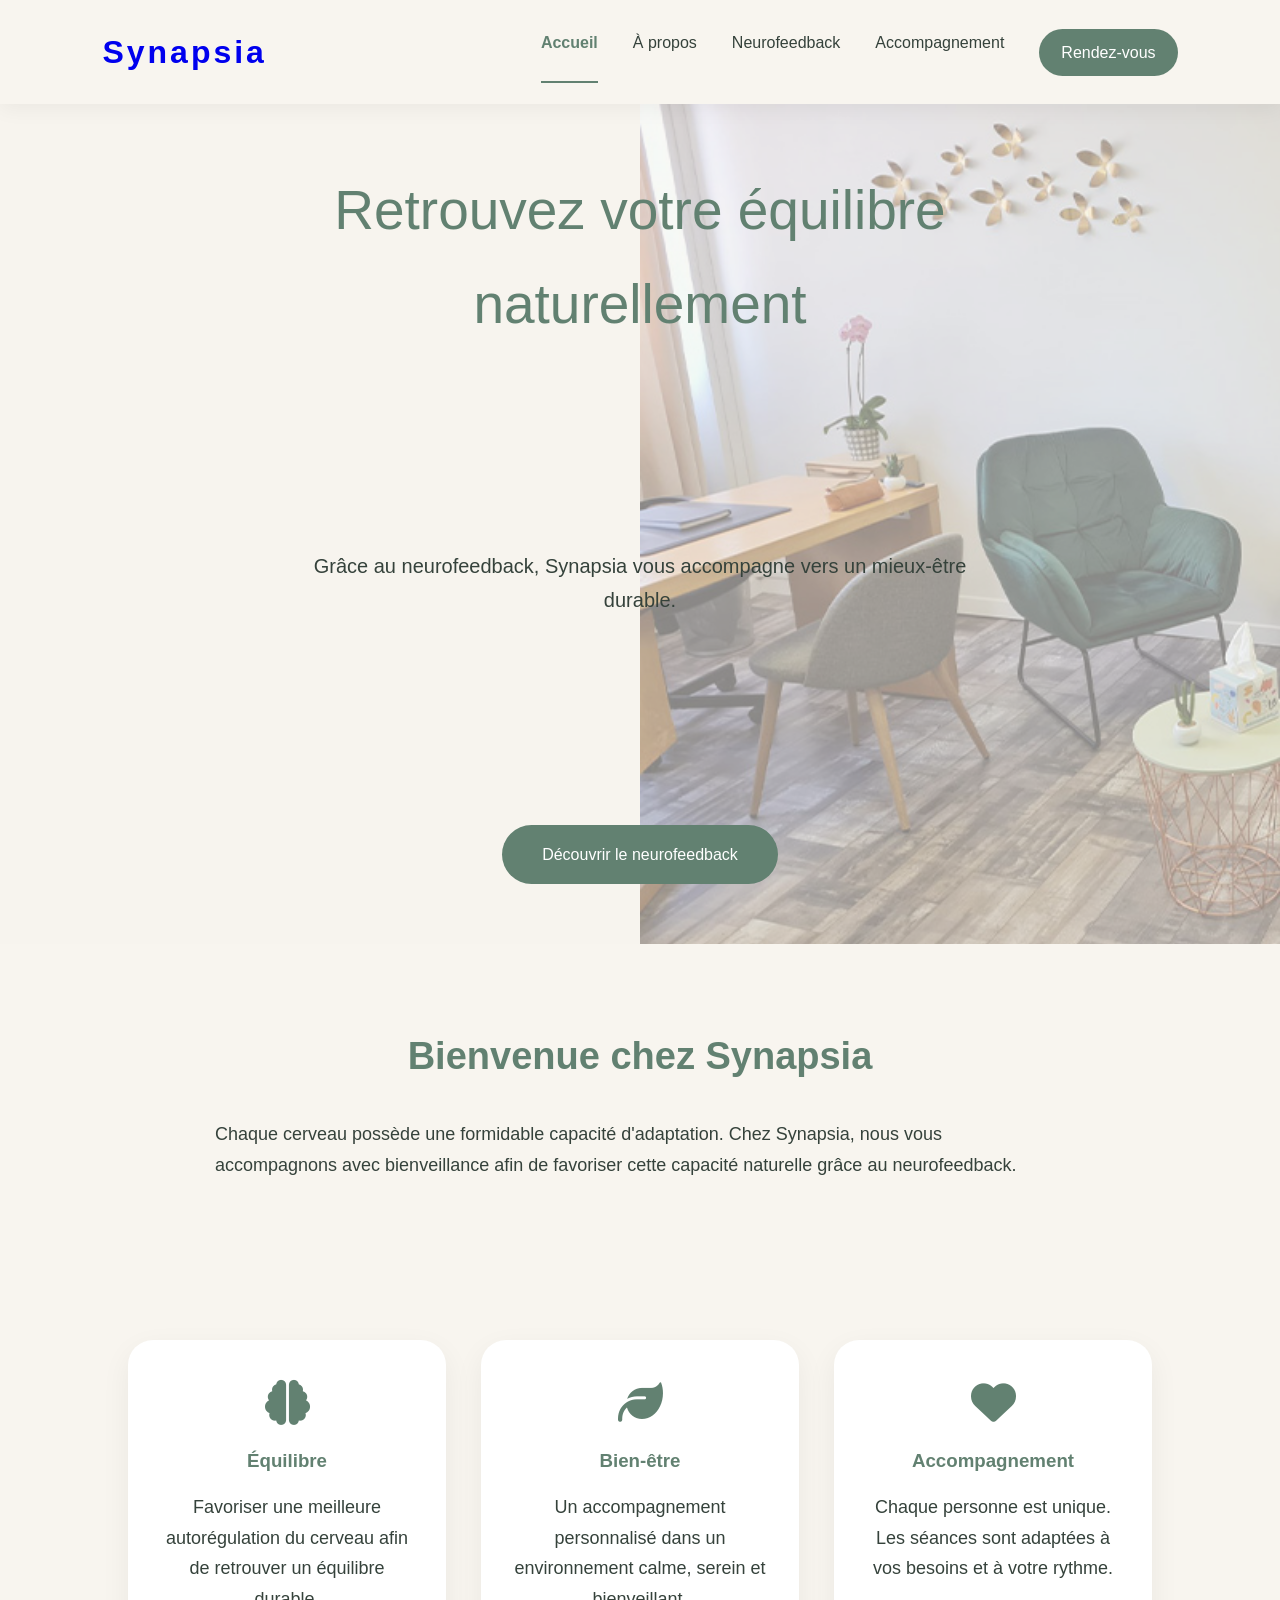
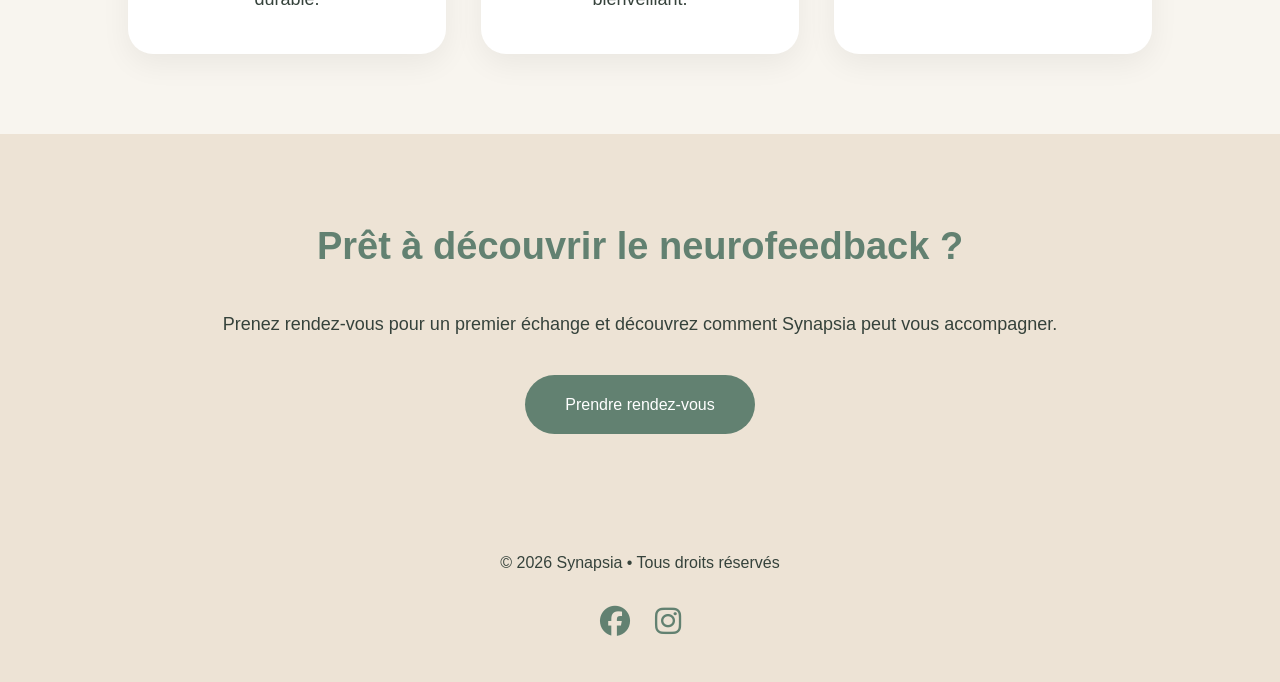
==== index.html @ 9efbee6c "Premier commit" ====
<!DOCTYPE html>
<html lang="fr">

<head>

    <meta charset="UTF-8">
    <meta name="viewport" content="width=device-width, initial-scale=1.0">

    <title>Synapsia | Neurofeedback & Bien-être</title>

    <link rel="stylesheet" href="css/style.css">

    <link rel="stylesheet"
    href="https://cdnjs.cloudflare.com/ajax/libs/font-awesome/6.5.2/css/all.min.css">

</head>

<body>

<header>

    <h1>
    <a href="index.html">Synapsia</a>
</h1>

    <button class="menu-toggle" id="menu-toggle">
        ☰
    </button>

    <nav id="menu">

        <a class="active" href="index.html">Accueil</a>

        <a href="a-propos.html">À propos</a>

        <a href="neurofeedback.html">Neurofeedback</a>

        <a href="accompagnement.html">Accompagnement</a>

        <a href="rendez-vous.html">Rendez-vous</a>

    </nav>

</header>



<!-- HERO -->

<section class="hero">

    <div class="slider">

        <img src="images/cabinet.jpg" class="slide active">

        <img src="images/personne_neurofeedback.jpg" class="slide">

        <img src="images/nature calme.jpg" class="slide">

    </div>

    <div class="hero-content">

        <h2>Retrouvez votre équilibre naturellement</h2>

        <p>
            Grâce au neurofeedback, Synapsia vous accompagne
            vers un mieux-être durable.
        </p>

        <a href="neurofeedback.html" class="btn">
            Découvrir le neurofeedback
        </a>

    </div>

</section>


<!-- PRESENTATION -->

<section class="presentation">

    <h2>Bienvenue chez Synapsia</h2>

    <p>

        Chaque cerveau possède une formidable capacité d'adaptation.
        Chez Synapsia, nous vous accompagnons avec bienveillance afin
        de favoriser cette capacité naturelle grâce au neurofeedback.

    </p>

</section>



<!-- LES POINTS FORTS -->

<section class="cards">

    <div class="card">

        <i class="fa-solid fa-brain"></i>

        <h3>Équilibre</h3>

        <p>
            Favoriser une meilleure autorégulation
            du cerveau afin de retrouver un équilibre durable.
        </p>

    </div>


    <div class="card">

        <i class="fa-solid fa-leaf"></i>

        <h3>Bien-être</h3>

        <p>
            Un accompagnement personnalisé dans
            un environnement calme, serein et bienveillant.
        </p>

    </div>


    <div class="card">

        <i class="fa-solid fa-heart"></i>

        <h3>Accompagnement</h3>

        <p>
            Chaque personne est unique.
            Les séances sont adaptées à vos besoins et à votre rythme.
        </p>

    </div>

</section>



<!-- APPEL A L'ACTION -->

<section class="cta">

    <h2>Prêt à découvrir le neurofeedback ?</h2>

    <p>

        Prenez rendez-vous pour un premier échange
        et découvrez comment Synapsia peut vous accompagner.

    </p>

    <a href="rendez-vous.html" class="btn">
        Prendre rendez-vous
    </a>

</section>



<footer>

    <p>© 2026 Synapsia • Tous droits réservés</p>

    <div class="socials">

        <a href="https://www.facebook.com/profile.php?id=100007259353514&locale=fr_FR" target="_blank">

            <i class="fa-brands fa-facebook"></i>

        </a>


        <a href="https://www.instagram.com/" target="_blank">

            <i class="fa-brands fa-instagram"></i>

        </a>

    </div>

</footer>

<script src="js/script.js"></script>

</body>

</html>
---- css/style.css ----
/* =================================
   SYNAPSIA - STYLE GLOBAL
   Neurofeedback & Bien-être
================================= */


/* RESET */

* {
    margin: 0;
    padding: 0;
    box-sizing: border-box;
}


/* VARIABLES */

:root {

    --sauge: #A7C4B5;
    --sauge-fonce: #628171;

    --creme: #F8F5EF;
    --beige: #EDE3D5;

    --bleu-doux: #B8CED8;

    --texte: #35423B;

    --blanc: #FFFFFF;

    --ombre:
    0 10px 30px rgba(0,0,0,0.06);

}



/* GENERAL */

html {
    scroll-behavior: smooth;
}


body {

    font-family:
    "Segoe UI",
    Arial,
    sans-serif;

    background:var(--creme);

    color:var(--texte);

    line-height:1.7;

}



a {
    text-decoration:none;
}



/* =================================
   HEADER / MENU
================================= */


header {

    background:
    rgba(248,245,239,0.95);

    padding:
    25px 8%;

    display:flex;

    justify-content:space-between;

    align-items:center;

    position:sticky;

    top:0;

    z-index:100;

    box-shadow:
    0 5px 20px rgba(0,0,0,.05);

}



header h1 {

    font-size:32px;

    font-weight:600;

    letter-spacing:3px;

    color:var(--sauge-fonce);

}




nav {

    display:flex;

    gap:35px;

}



nav a {

    color:var(--texte);

    font-size:16px;

    position:relative;

    transition:.3s;

}



nav a::after {

    content:"";

    position:absolute;

    left:0;

    bottom:-7px;

    width:0;

    height:2px;

    background:var(--sauge-fonce);

    transition:.3s;

}



nav a:hover,

nav a.active {

    color:var(--sauge-fonce);

    font-weight:600;

}



nav a:hover::after,

nav a.active::after {

    width:100%;

}


/* bouton rendez-vous */

nav a:last-child {

    background:var(--sauge-fonce);

    color:white;

    padding:10px 22px;

    border-radius:30px;

}


nav a:last-child:hover {

    color:white;

}



/* =================================
   HERO
================================= */


.hero {

    min-height:80vh;

    display:flex;

    flex-direction:column;

    justify-content:center;

    align-items:center;

    text-align:center;

    padding:60px 15%;

    background:

    linear-gradient(
        rgba(248,245,239,.85),
        rgba(248,245,239,.85)
    ),
    url("../images/cerveau.jpg");

    background-size:cover;

    background-position:center;

}



.hero h2 {

    font-size:55px;

    font-weight:400;

    color:var(--sauge-fonce);

    margin-bottom:25px;

}



.hero p {

    max-width:750px;

    font-size:20px;

}
/*==============================
SLIDER
==============================*/

.hero{

    position:relative;

    overflow:hidden;

    min-height:80vh;

}


.slider{

    position:absolute;

    width:100%;

    height:100%;

    top:0;

    left:0;

}


.slide{

    position:absolute;

    width:100%;

    height:100%;

    object-fit:cover;

    opacity:0;

    transition:opacity 2s ease;

}


.slide.active{

    opacity:1;

}



.hero::before{

    content:"";

    position:absolute;

    inset:0;

    background:rgba(248,245,239,.55);

    z-index:1;

}



.hero-content{

    position:relative;

    z-index:2;

    display:flex;

    flex-direction:column;

    justify-content:center;

    align-items:center;

    text-align:center;

    min-height:80vh;

    padding:0 10%;

}



/* =================================
   BOUTONS
================================= */


.btn {

    display:inline-block;

    margin-top:35px;

    padding:16px 40px;

    border-radius:50px;

    background:var(--sauge-fonce);

    color:white;

    transition:.3s;

}



.btn:hover {

    background:var(--sauge);

    transform:translateY(-4px);

}



/* =================================
   SECTIONS
================================= */


section {

    padding:80px 10%;

}



section h2 {

    text-align:center;

    font-size:38px;

    color:var(--sauge-fonce);

    margin-bottom:30px;

}



section p {

    max-width:850px;

    margin:auto;

    font-size:18px;

}



/* =================================
   CARTES
================================= */


.cards {

    display:grid;

    grid-template-columns:
    repeat(auto-fit,minmax(260px,1fr));

    gap:35px;

}



.card {

    background:white;

    padding:40px 30px;

    border-radius:25px;

    text-align:center;

    box-shadow:var(--ombre);

    transition:.3s;

}



.card:hover {

    transform:translateY(-10px);

}



.card i {

    font-size:45px;

    color:var(--sauge-fonce);

    margin-bottom:20px;

}



.card h3 {

    color:var(--sauge-fonce);

    margin-bottom:15px;

}



/* =================================
   PAGE A PROPOS
================================= */


.about-container {

    display:flex;

    align-items:center;

    gap:60px;

}



.about-photo img {

    width:350px;

    border-radius:25px;

    box-shadow:var(--ombre);

}



.about-text {

    flex:1;

}



/* =================================
   CTA
================================= */


.cta {

    text-align:center;

    background:var(--beige);

}



/* =================================
   FOOTER
================================= */


footer {

    background:var(--beige);

    text-align:center;

    padding:35px;

}



/* RESEAUX */

.socials {

    margin-top:20px;

    display:flex;

    justify-content:center;

    gap:25px;

}



.socials a {

    font-size:30px;

    color:var(--sauge-fonce);

    transition:.3s;

}



.socials a:hover {

    transform:translateY(-5px);

    color:var(--bleu-doux);

}



/* =================================
   MENU BURGER
================================= */


.menu-toggle {

    display:none;

    background:none;

    border:none;

    font-size:30px;

    color:var(--sauge-fonce);

    cursor:pointer;

}
.form-section {
    max-width:700px;
    margin:auto;
}


.contact-form {

    background:white;

    padding:40px;

    border-radius:25px;

    box-shadow:var(--ombre);

}


.contact-form label {

    display:block;

    margin-top:20px;

    margin-bottom:8px;

    font-weight:600;

}


.contact-form input,
.contact-form textarea {

    width:100%;

    padding:15px;

    border-radius:15px;

    border:1px solid #ddd;

    font-size:16px;

}


.contact-form textarea {

    resize:none;

}


.faq {

    display:flex;

    flex-direction:column;

    gap:25px;

}



/* =================================
   MOBILE
================================= */


@media screen and (max-width:768px){


header {

    flex-wrap:wrap;

}



.menu-toggle {

    display:block;

}



nav {

    display:none;

    width:100%;

    flex-direction:column;

    gap:20px;

    margin-top:25px;

}



nav.active {

    display:flex;

}



.hero h2 {

    font-size:36px;

}



.hero {

    padding:50px 8%;

}



.about-container {

    flex-direction:column;

    text-align:center;

}



.about-photo img {

    width:100%;

    max-width:320px;

}


}
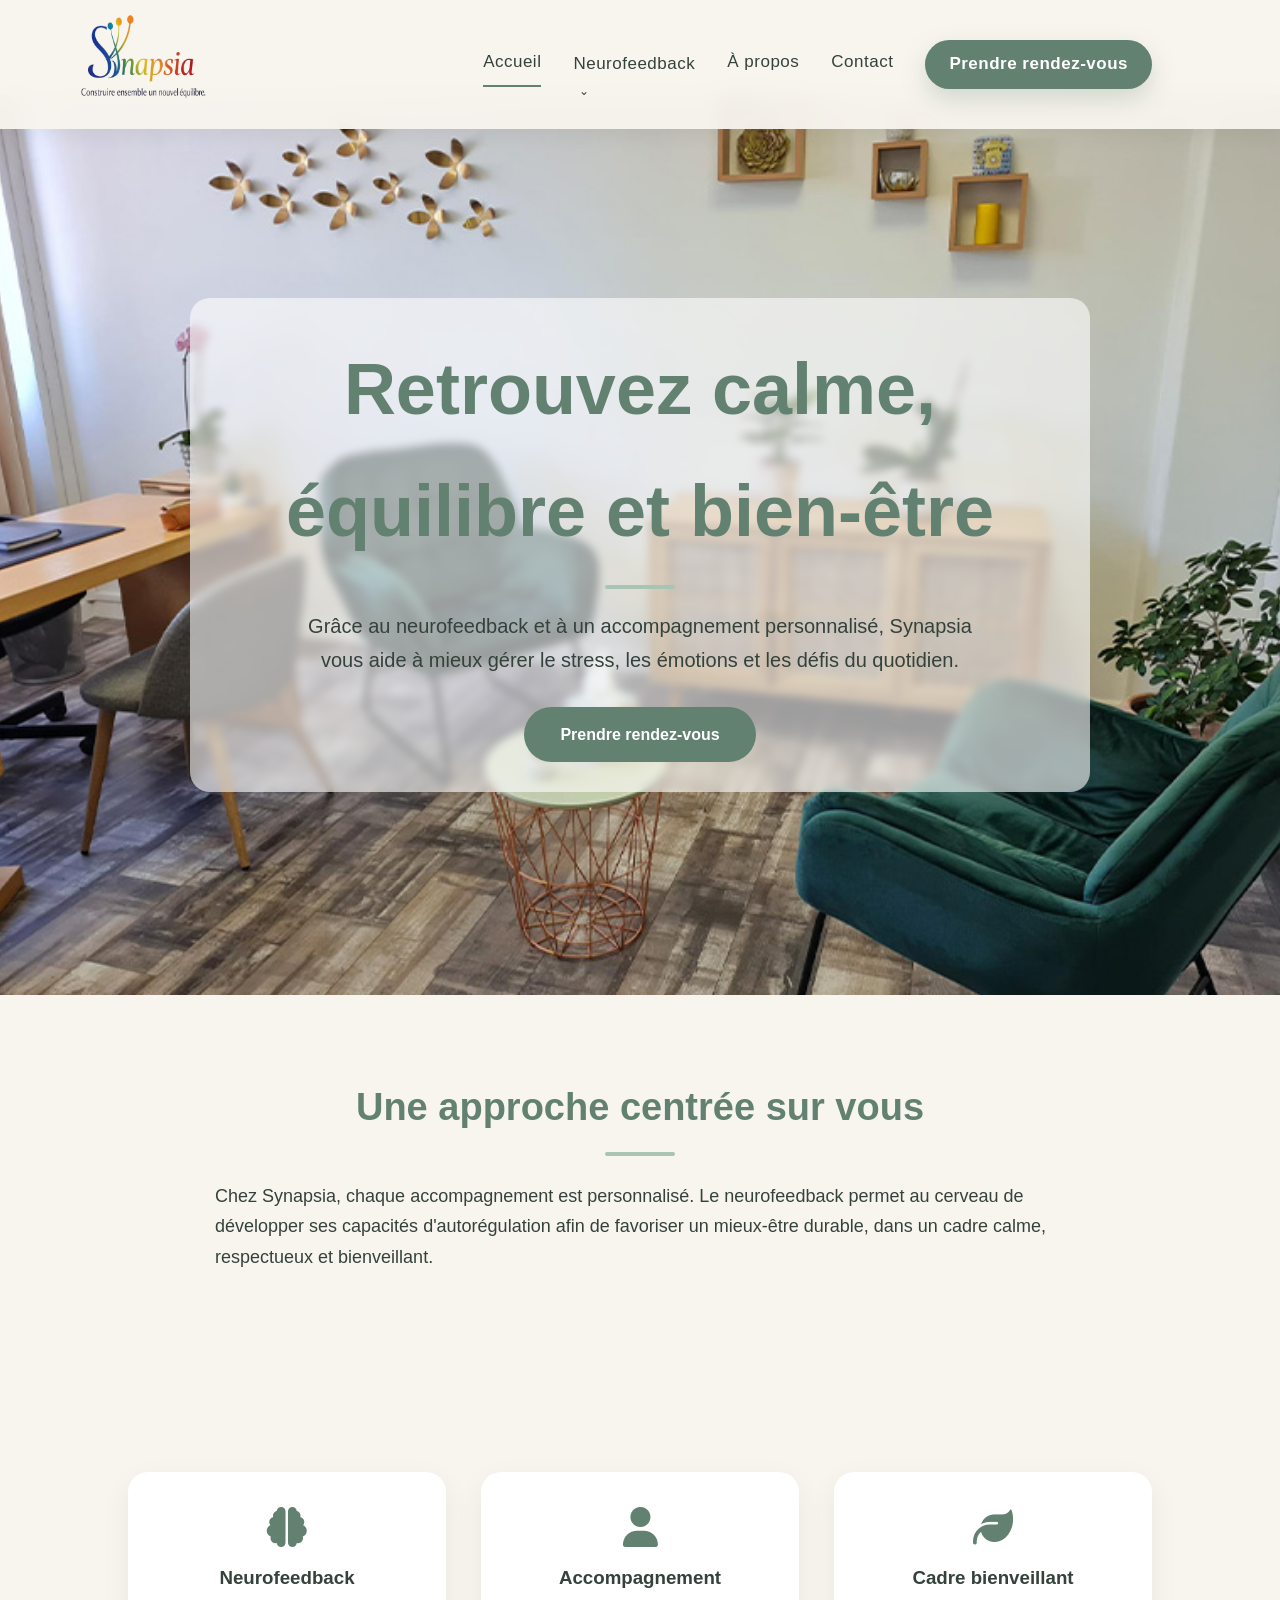
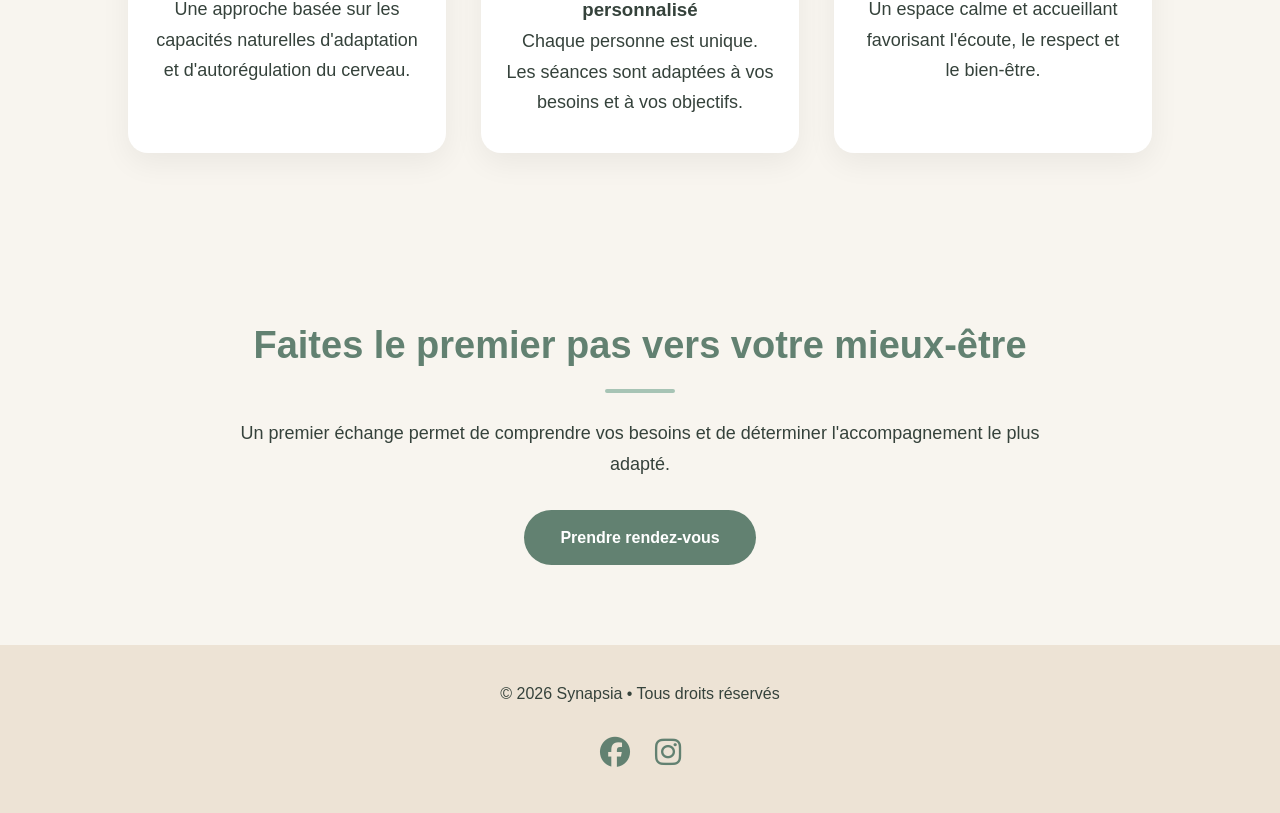
==== commit c5e8ef99: "Mise à jour Synapsia" ====
--- a/index.html
+++ b/index.html
@@ -19,27 +19,39 @@
 
 <header>
 
-    <h1>
-    <a href="index.html">Synapsia</a>
+<h1 class="logo">
+    <a href="index.html">
+       <img src = "images/logo_Synapsia.png" alt="synapsia">
+    </a>
 </h1>
+
 
     <button class="menu-toggle" id="menu-toggle">
         ☰
     </button>
 
-    <nav id="menu">
+  <nav id="menu">
 
-        <a class="active" href="index.html">Accueil</a>
+    <a class="active" href="index.html">Accueil</a>
 
-        <a href="a-propos.html">À propos</a>
-
+    <div class="dropdown">
         <a href="neurofeedback.html">Neurofeedback</a>
 
-        <a href="accompagnement.html">Accompagnement</a>
+        <div class="dropdown-content">
+            <a href="neurofeedback.html#definition">Qu'est-ce que le neurofeedback ?</a>
+            <a href="neurofeedback.html#pourqui">Pour qui ?</a>
+            <a href="neurofeedback.html#seance">Déroulement d'une séance</a>
+            <a href="neurofeedback.html#faq">FAQ</a>
+        </div>
+    </div>
 
-        <a href="rendez-vous.html">Rendez-vous</a>
+    <a href="a-propos.html">À propos</a>
+    <a href="contact.html">Contact</a>
 
-    </nav>
+    <a href="rendez-vous.html">Prendre rendez-vous</a>
+
+</nav>
+
 
 </header>
 
@@ -48,46 +60,36 @@
 <!-- HERO -->
 
 <section class="hero">
-
-    <div class="slider">
-
-        <img src="images/cabinet.jpg" class="slide active">
-
-        <img src="images/personne_neurofeedback.jpg" class="slide">
-
-        <img src="images/nature calme.jpg" class="slide">
-
-    </div>
-
+    <img src="images/cabinet.jpg" class="hero-bg" alt="Cabinet Synapsia">
+    
     <div class="hero-content">
-
-        <h2>Retrouvez votre équilibre naturellement</h2>
+        <h2>Retrouvez calme, équilibre et bien-être</h2>
 
         <p>
-            Grâce au neurofeedback, Synapsia vous accompagne
-            vers un mieux-être durable.
+            Grâce au neurofeedback et à un accompagnement personnalisé,
+            Synapsia vous aide à mieux gérer le stress, les émotions
+            et les défis du quotidien.
         </p>
 
-        <a href="neurofeedback.html" class="btn">
-            Découvrir le neurofeedback
-        </a>
+        <a href="rendez-vous.html" class="btn">Prendre rendez-vous</a>
+    </div>
+</section>
 
-    </div>
-
-</section>
 
 
 <!-- PRESENTATION -->
 
 <section class="presentation">
 
-    <h2>Bienvenue chez Synapsia</h2>
+    <h2>Une approche centrée sur vous</h2>
 
     <p>
 
-        Chaque cerveau possède une formidable capacité d'adaptation.
-        Chez Synapsia, nous vous accompagnons avec bienveillance afin
-        de favoriser cette capacité naturelle grâce au neurofeedback.
+        Chez Synapsia, chaque accompagnement est personnalisé.
+
+        Le neurofeedback permet au cerveau de développer ses
+        capacités d'autorégulation afin de favoriser un mieux-être
+        durable, dans un cadre calme, respectueux et bienveillant.
 
     </p>
 
@@ -103,39 +105,38 @@
 
         <i class="fa-solid fa-brain"></i>
 
-        <h3>Équilibre</h3>
+        <h3>Neurofeedback</h3>
 
         <p>
-            Favoriser une meilleure autorégulation
-            du cerveau afin de retrouver un équilibre durable.
+            Une approche basée sur les capacités naturelles
+            d'adaptation et d'autorégulation du cerveau.
         </p>
 
     </div>
 
+    <div class="card">
+
+        <i class="fa-solid fa-user"></i>
+
+        <h3>Accompagnement personnalisé</h3>
+
+        <p>
+            Chaque personne est unique.
+            Les séances sont adaptées à vos besoins
+            et à vos objectifs.
+        </p>
+
+    </div>
 
     <div class="card">
 
         <i class="fa-solid fa-leaf"></i>
 
-        <h3>Bien-être</h3>
+        <h3>Cadre bienveillant</h3>
 
         <p>
-            Un accompagnement personnalisé dans
-            un environnement calme, serein et bienveillant.
-        </p>
-
-    </div>
-
-
-    <div class="card">
-
-        <i class="fa-solid fa-heart"></i>
-
-        <h3>Accompagnement</h3>
-
-        <p>
-            Chaque personne est unique.
-            Les séances sont adaptées à vos besoins et à votre rythme.
+            Un espace calme et accueillant favorisant
+            l'écoute, le respect et le bien-être.
         </p>
 
     </div>
@@ -148,12 +149,12 @@
 
 <section class="cta">
 
-    <h2>Prêt à découvrir le neurofeedback ?</h2>
+    <h2>Faites le premier pas vers votre mieux-être</h2>
 
     <p>
 
-        Prenez rendez-vous pour un premier échange
-        et découvrez comment Synapsia peut vous accompagner.
+        Un premier échange permet de comprendre vos besoins
+        et de déterminer l'accompagnement le plus adapté.
 
     </p>
 
@@ -162,7 +163,6 @@
     </a>
 
 </section>
-
 
 
 <footer>
@@ -190,6 +190,8 @@
 
 <script src="js/script.js"></script>
 
+
+
 </body>
 
 </html>
--- a/css/style.css
+++ b/css/style.css
@@ -1,10 +1,6 @@
 /* =================================
    SYNAPSIA - STYLE GLOBAL
-   Neurofeedback & Bien-être
-================================= */
-
-
-/* RESET */
+================================= */
 
 * {
     margin: 0;
@@ -12,765 +8,617 @@
     box-sizing: border-box;
 }
 
-
-/* VARIABLES */
-
 :root {
-
     --sauge: #A7C4B5;
     --sauge-fonce: #628171;
-
     --creme: #F8F5EF;
     --beige: #EDE3D5;
-
     --bleu-doux: #B8CED8;
-
     --texte: #35423B;
-
     --blanc: #FFFFFF;
-
-    --ombre:
-    0 10px 30px rgba(0,0,0,0.06);
-
-}
-
-
-
-/* GENERAL */
-
-html {
-    scroll-behavior: smooth;
-}
-
+    --ombre: 0 10px 30px rgba(0,0,0,0.06);
+}
 
 body {
-
-    font-family:
-    "Segoe UI",
-    Arial,
-    sans-serif;
-
-    background:var(--creme);
-
-    color:var(--texte);
-
-    line-height:1.7;
-
-}
-
-
+    font-family: "Segoe UI", Arial, sans-serif;
+    background: var(--creme);
+    color: var(--texte);
+    line-height: 1.7;
+}
 
 a {
-    text-decoration:none;
-}
-
-
-
-/* =================================
-   HEADER / MENU
-================================= */
-
+    text-decoration: none;
+    color: inherit;
+}
+
+/* =================================
+   HEADER / MENU — CLEAN
+================================= */
 
 header {
-
-    background:
-    rgba(248,245,239,0.95);
-
-    padding:
-    25px 8%;
-
-    display:flex;
-
-    justify-content:space-between;
-
-    align-items:center;
-
-    position:sticky;
-
-    top:0;
-
-    z-index:100;
-
-    box-shadow:
-    0 5px 20px rgba(0,0,0,.05);
-
-}
-
-
-
-header h1 {
-
-    font-size:32px;
-
-    font-weight:600;
-
-    letter-spacing:3px;
-
-    color:var(--sauge-fonce);
-
-}
-
-
-
-
+    background: rgba(248,245,239,0.95);
+    backdrop-filter: blur(12px);
+   padding: 14px 10% 14px 6%;
+    display: flex;
+    justify-content: space-between;
+    align-items: center;
+
+    position: fixed;
+    top: 0;
+    left: 0;
+    width: 100%;
+
+    z-index: 1000;
+    box-shadow: 0 5px 20px rgba(0,0,0,.05);
+
+    transition: transform 0.35s ease;
+}
+
+/* Cache le header lors du scroll vers le bas */
+header.hide {
+    transform: translateY(-100%);
+}
+
+.logo img {
+    width: 130px;
+}
+
+/* Empêche le contenu d'être caché sous le header */
+body {
+    font-family: "Segoe UI", Arial, sans-serif;
+    background: var(--creme);
+    color: var(--texte);
+    line-height: 1.7;
+
+    padding-top: 95px;
+}
+
+/* MENU DESKTOP */
 nav {
-
-    display:flex;
-
-    gap:35px;
-
-}
-
-
+    display: flex;
+    gap: 32px;
+    align-items: center;
+}
 
 nav a {
-
-    color:var(--texte);
-
-    font-size:16px;
-
-    position:relative;
-
-    transition:.3s;
-
-}
-
-
+    font-size: 17px;
+    letter-spacing: 0.5px;
+    position: relative;
+    padding-bottom: 4px;
+    transition: .3s;
+}
 
 nav a::after {
-
-    content:"";
-
-    position:absolute;
-
-    left:0;
-
-    bottom:-7px;
-
-    width:0;
-
-    height:2px;
-
-    background:var(--sauge-fonce);
-
-    transition:.3s;
-
-}
-
-
-
-nav a:hover,
-
-nav a.active {
-
-    color:var(--sauge-fonce);
-
-    font-weight:600;
-
-}
-
-
+    content: "";
+    position: absolute;
+    left: 0;
+    bottom: -6px;
+    width: 0;
+    height: 2px;
+    background: var(--sauge-fonce);
+    transition: .3s;
+}
 
 nav a:hover::after,
-
 nav a.active::after {
-
-    width:100%;
-
-}
-
-
-/* bouton rendez-vous */
-
-nav a:last-child {
-
-    background:var(--sauge-fonce);
-
-    color:white;
-
-    padding:10px 22px;
-
-    border-radius:30px;
-
-}
-
-
-nav a:last-child:hover {
-
-    color:white;
-
-}
-
-
+    width: 100%;
+}
+
+/* BOUTON RDV */
+nav > a:last-child {
+    background: var(--sauge-fonce);
+    color: white;
+    padding: 10px 24px;
+    border-radius: 40px;
+    font-weight: 600;
+    box-shadow: 0 10px 25px rgba(98,129,113,.25);
+}
+
+nav > a:last-child:hover {
+    background: var(--sauge);
+}
+
+/* DROPDOWN DESKTOP */
+.dropdown {
+    position: relative;
+}
+
+.dropdown > a::after {
+    content: "⌄";
+    font-size: 12px;
+    margin-left: 6px;
+}
+
+.dropdown-content {
+    position: absolute;
+    top: 120%;
+    left: 50%;
+    transform: translateX(-50%);
+    background: white;
+    border-radius: 20px;
+    box-shadow: 0 15px 40px rgba(0,0,0,.12);
+    padding: 10px;
+    min-width: 240px;
+    opacity: 0;
+    visibility: hidden;
+    transition: .3s;
+}
+
+.dropdown:hover .dropdown-content {
+    opacity: 1;
+    visibility: visible;
+}
+
+.dropdown-content a {
+    display: block;
+    padding: 12px 16px;
+    border-radius: 12px;
+    transition: .3s;
+}
+
+.dropdown-content a:hover {
+    background: var(--creme);
+    color: var(--sauge-fonce);
+}
+
+/* =================================
+   MENU BURGER — CLEAN
+================================= */
+
+.menu-toggle {
+    display: none;
+    background: none;
+    border: none;
+    font-size: 32px;
+    color: var(--sauge-fonce);
+    cursor: pointer;
+}
 
 /* =================================
    HERO
 ================================= */
 
-
 .hero {
-
-    min-height:80vh;
-
-    display:flex;
-
-    flex-direction:column;
-
-    justify-content:center;
-
-    align-items:center;
-
-    text-align:center;
-
-    padding:60px 15%;
-
-    background:
-
-    linear-gradient(
-        rgba(248,245,239,.85),
-        rgba(248,245,239,.85)
-    ),
-    url("../images/cerveau.jpg");
-
-    background-size:cover;
-
-    background-position:center;
-
-}
-
+    position: relative;
+    min-height: 100vh;
+    display: flex;
+    justify-content: center;
+    align-items: center;
+    text-align: center;
+}
+
+.hero-bg {
+    position: absolute;
+    inset: 0;
+    width: 100%;
+    height: 100%;
+    object-fit: cover;
+}
+
+.hero-content {
+    position: relative;
+    z-index: 2;
+    max-width: 900px;
+
+    /* OPTION 2 — Fond semi-transparent premium */
+    background: rgba(255,255,255,0.6);
+    padding: 30px;
+    border-radius: 20px;
+    backdrop-filter: blur(4px);
+}
 
 
 .hero h2 {
-
-    font-size:55px;
-
-    font-weight:400;
-
-    color:var(--sauge-fonce);
-
-    margin-bottom:25px;
-
-}
-
-
+    font-size: clamp(2.5rem, 6vw, 4.5rem);
+    color: var(--sauge-fonce);
+    margin-bottom: 20px;
+}
 
 .hero p {
-
-    max-width:750px;
-
-    font-size:20px;
-
-}
-/*==============================
-SLIDER
-==============================*/
-
-.hero{
-
-    position:relative;
-
-    overflow:hidden;
-
-    min-height:80vh;
-
-}
-
-
-.slider{
-
-    position:absolute;
-
-    width:100%;
-
-    height:100%;
-
-    top:0;
-
-    left:0;
-
-}
-
-
-.slide{
-
-    position:absolute;
-
-    width:100%;
-
-    height:100%;
-
-    object-fit:cover;
-
-    opacity:0;
-
-    transition:opacity 2s ease;
-
-}
-
-
-.slide.active{
-
-    opacity:1;
-
-}
-
-
-
-.hero::before{
-
-    content:"";
-
-    position:absolute;
-
-    inset:0;
-
-    background:rgba(248,245,239,.55);
-
-    z-index:1;
-
-}
-
-
-
-.hero-content{
-
-    position:relative;
-
-    z-index:2;
-
-    display:flex;
-
-    flex-direction:column;
-
-    justify-content:center;
-
-    align-items:center;
-
-    text-align:center;
-
-    min-height:80vh;
-
-    padding:0 10%;
-
-}
-
-
+    font-size: 20px;
+    max-width: 700px;
+    margin: auto;
+}
+
+/* =================================
+   HERO SMALL (À propos)
+================================= */
+
+.hero-small {
+    text-align: center;
+    padding: 120px 10% 60px;
+}
+
+.hero-small h2 {
+    font-size: 42px;
+    color: var(--sauge-fonce);
+}
+
+.hero-small p {
+    font-size: 20px;
+    margin-top: 10px;
+}
 
 /* =================================
    BOUTONS
 ================================= */
 
-
 .btn {
-
-    display:inline-block;
-
-    margin-top:35px;
-
-    padding:16px 40px;
-
-    border-radius:50px;
-
-    background:var(--sauge-fonce);
-
-    color:white;
-
-    transition:.3s;
-
-}
-
-
+    display: inline-block;
+    margin-top: 30px;
+    padding: 14px 36px;
+    background: var(--sauge-fonce);
+    color: white;
+    border-radius: 40px;
+    font-weight: 600;
+    transition: .3s;
+}
 
 .btn:hover {
-
-    background:var(--sauge);
-
-    transform:translateY(-4px);
-
-}
-
-
+    background: var(--sauge);
+    transform: translateY(-3px);
+}
 
 /* =================================
    SECTIONS
 ================================= */
 
-
 section {
-
-    padding:80px 10%;
-
-}
-
-
+    padding: 80px 10%;
+}
 
 section h2 {
-
-    text-align:center;
-
-    font-size:38px;
-
-    color:var(--sauge-fonce);
-
-    margin-bottom:30px;
-
-}
-
-
+    text-align: center;
+    font-size: 38px;
+    color: var(--sauge-fonce);
+    margin-bottom: 25px;
+}
+
+section h2::after {
+    content: "";
+    display: block;
+    width: 70px;
+    height: 4px;
+    background: var(--sauge);
+    margin: 12px auto 0;
+    border-radius: 20px;
+}
 
 section p {
-
-    max-width:850px;
-
-    margin:auto;
-
-    font-size:18px;
-
-}
-
-
-
-/* =================================
-   CARTES
-================================= */
-
+    max-width: 850px;
+    margin: auto;
+    font-size: 18px;
+}
+
+/* =================================
+   ABOUT PAGE
+================================= */
+
+.about-container {
+    display: flex;
+    align-items: center;
+    gap: 60px;
+    justify-content: center;
+}
+
+.about-photo img {
+    width: 300px;
+    border-radius: 25px;
+    box-shadow: var(--ombre);
+    object-fit: cover;
+}
+
+.about-text {
+    flex: 1;
+}
+
+/* =================================
+   CARDS (global)
+================================= */
 
 .cards {
-
-    display:grid;
-
-    grid-template-columns:
-    repeat(auto-fit,minmax(260px,1fr));
-
-    gap:35px;
-
-}
-
+    display: grid;
+    grid-template-columns: repeat(auto-fit, minmax(260px, 1fr));
+    gap: 35px;
+    margin-top: 40px;
+}
+/* =================================
+   CTA (Accueil) — Centrage du bouton
+================================= */
+
+.cta {
+    text-align: center;        /* centre le texte + le bouton */
+    padding: 80px 10%;         /* même padding que les autres sections */
+}
+
+.cta .btn {
+    display: inline-block;     /* évite l'étirement */
+    margin: 30px auto 0;       /* centre parfaitement */
+}
 
 
 .card {
-
-    background:white;
-
-    padding:40px 30px;
-
-    border-radius:25px;
-
-    text-align:center;
-
-    box-shadow:var(--ombre);
-
-    transition:.3s;
-
-}
-
-
+    background: white;
+    padding: 35px 25px;
+    border-radius: 20px;
+    box-shadow: var(--ombre);
+    text-align: center;
+    transition: .3s;
+}
 
 .card:hover {
-
-    transform:translateY(-10px);
-
-}
-
-
+    transform: translateY(-8px);
+    box-shadow: 0 20px 40px rgba(0,0,0,.08);
+}
 
 .card i {
-
-    font-size:45px;
-
-    color:var(--sauge-fonce);
-
-    margin-bottom:20px;
-
-}
-
-
-
-.card h3 {
-
-    color:var(--sauge-fonce);
-
-    margin-bottom:15px;
-
-}
-
-
-
-/* =================================
-   PAGE A PROPOS
-================================= */
-
-
-.about-container {
-
-    display:flex;
-
-    align-items:center;
-
-    gap:60px;
-
-}
-
-
-
-.about-photo img {
-
-    width:350px;
-
-    border-radius:25px;
-
-    box-shadow:var(--ombre);
-
-}
-
-
-
-.about-text {
-
-    flex:1;
-
-}
-
-
-
-/* =================================
-   CTA
-================================= */
-
-
-.cta {
-
-    text-align:center;
-
-    background:var(--beige);
-
-}
-
-
-
-/* =================================
-   FOOTER
-================================= */
-
-
-footer {
-
-    background:var(--beige);
-
-    text-align:center;
-
-    padding:35px;
-
-}
-
-
-
-/* RESEAUX */
-
-.socials {
-
-    margin-top:20px;
-
-    display:flex;
-
-    justify-content:center;
-
-    gap:25px;
-
-}
-
-
-
-.socials a {
-
-    font-size:30px;
-
-    color:var(--sauge-fonce);
-
-    transition:.3s;
-
-}
-
-
-
-.socials a:hover {
-
-    transform:translateY(-5px);
-
-    color:var(--bleu-doux);
-
-}
-
-
-
-/* =================================
-   MENU BURGER
-================================= */
-
-
-.menu-toggle {
-
-    display:none;
-
-    background:none;
-
-    border:none;
-
-    font-size:30px;
-
-    color:var(--sauge-fonce);
-
-    cursor:pointer;
-
-}
-.form-section {
-    max-width:700px;
-    margin:auto;
-}
-
+    font-size: 40px;
+    color: var(--sauge-fonce);
+    margin-bottom: 15px;
+}
+
+/* =================================
+   POUR QUI — PREMIUM
+================================= */
+
+.pourqui {
+    background: #f7f9fc;
+    border-radius: 25px;
+    padding: 80px 10%;
+}
+
+.pourqui-cards {
+    display: grid;
+    grid-template-columns: repeat(auto-fit, minmax(260px, 1fr));
+    gap: 35px;
+    margin-top: 40px;
+}
+
+.pq-card {
+    background: white;
+    padding: 35px 25px;
+    border-radius: 20px;
+    box-shadow: var(--ombre);
+    text-align: center;
+    transition: .3s;
+}
+
+.pq-card:hover {
+    transform: translateY(-8px);
+}
+
+/* =================================
+   FAQ
+================================= */
+
+.faq {
+    max-width: 900px;
+    margin: auto;
+    display: flex;
+    flex-direction: column;
+    gap: 25px;
+}
+
+.faq-item {
+    background: white;
+    padding: 30px;
+    border-radius: 20px;
+    box-shadow: var(--ombre);
+    transition: .3s;
+}
+
+.faq-item:hover {
+    transform: translateY(-8px);
+}
+
+/* =================================
+   FORMULAIRE
+================================= */
 
 .contact-form {
-
-    background:white;
-
-    padding:40px;
-
-    border-radius:25px;
-
-    box-shadow:var(--ombre);
-
+    background: white;
+    padding: 40px;
+    border-radius: 25px;
+    box-shadow: var(--ombre);
+}
+/* Formulaire plus étroit sur grand écran */
+.contact-form {
+    max-width: 600px;   /* <-- largeur idéale */
+    margin: auto;       /* <-- centré */
 }
 
 
 .contact-form label {
-
-    display:block;
-
-    margin-top:20px;
-
-    margin-bottom:8px;
-
-    font-weight:600;
-
-}
-
+    font-weight: 600;
+    margin-top: 20px;
+}
 
 .contact-form input,
 .contact-form textarea {
-
-    width:100%;
-
-    padding:15px;
-
-    border-radius:15px;
-
-    border:1px solid #ddd;
-
-    font-size:16px;
-
-}
-
-
+    width: 100%;
+    padding: 15px;
+    border-radius: 15px;
+    border: 1px solid #ddd;
+}
+
+/* =================================
+   FOOTER
+================================= */
+
+footer {
+    background: var(--beige);
+    text-align: center;
+    padding: 35px;
+}
+
+.socials {
+    margin-top: 20px;
+    display: flex;
+    justify-content: center;
+    gap: 25px;
+}
+
+.socials a {
+    font-size: 30px;
+    color: var(--sauge-fonce);
+    transition: .3s;
+}
+
+.socials a:hover {
+    color: var(--bleu-doux);
+}
+
+/* =================================
+   MOBILE — MENU BURGER + SOUS-MENU
+================================= */
+
+@media (max-width: 768px) {
+
+    /* HEADER MOBILE */
+    header {
+        flex-wrap: wrap;
+        padding: 20px 8%;
+    }
+
+    /* BURGER */
+    .menu-toggle {
+        display: block;
+    }
+
+    /* MENU MOBILE */
+    nav {
+        display: none;
+        width: 100%;
+        flex-direction: column;
+        gap: 20px;
+        margin-top: 20px;
+        background: var(--creme);
+        padding: 20px;
+        border-radius: 20px;
+        box-shadow: 0 10px 25px rgba(0,0,0,0.08);
+
+        position: relative;
+        z-index: 200; /* IMPORTANT */
+    }
+
+    nav.active {
+        display: flex;
+    }
+
+    nav a {
+        font-size: 20px;
+        padding: 10px 0;
+        width: 100%;
+        text-align: left; /* ALIGNEMENT UNIFORME */
+    }
+
+    nav > a:last-child {
+        width: 100%;
+        text-align: left;
+    }
+
+    /* ==========================
+       SOUS-MENU MOBILE — CLEAN
+    =========================== */
+
+    .dropdown {
+        width: 100%;
+        text-align: left; /* ALIGNEMENT UNIFORME */
+    }
+
+    .dropdown > a {
+        font-size: 20px;
+        padding: 12px 0;
+        display: flex;
+        justify-content: space-between;
+        align-items: center;
+        width: 100%;
+    }
+
+    .dropdown > a::after {
+        content: "⌄";
+        transition: .3s;
+    }
+
+    .dropdown.open > a::after {
+        transform: rotate(180deg);
+    }
+
+    .dropdown-content {
+        display: none;
+        flex-direction: column;
+
+        background: white;
+        padding: 15px;
+        border-radius: 15px;
+
+        margin-top: 10px;
+        margin-bottom: 20px; /* FIX SUPERPOSITION */
+
+        box-shadow: 0 8px 20px rgba(0,0,0,0.08);
+        border: 1px solid rgba(0,0,0,0.05);
+
+        width: 100%;
+        position: relative;
+        z-index: 10;
+    }
+
+    .dropdown.open .dropdown-content {
+        display: flex;
+    }
+
+    .dropdown-content a {
+        padding: 12px 0;
+        font-size: 18px;
+        border-bottom: 1px solid rgba(0,0,0,0.05);
+        text-align: left;
+    }
+
+    .dropdown-content a:last-child {
+        border-bottom: none;
+    }
+
+    /* ABOUT MOBILE */
+    .about-container {
+        flex-direction: column;
+        text-align: center;
+    }
+
+    .about-photo img {
+        width: 100%;
+        max-width: 320px;
+    }
+}
+
+
+/* TEXTAREA */
+.popup-content textarea {
+    width: 100%;
+    padding: 15px;
+    border-radius: 15px;
+    border: 1px solid #ddd;
+    font-size: 18px;
+    resize: vertical;
+    margin-bottom: 20px;
+}
+.contact-form {
+    max-width: 600px;
+    margin: 40px auto;
+    display: flex;
+    flex-direction: column;
+    gap: 20px;
+}
+
+.contact-form input,
 .contact-form textarea {
-
-    resize:none;
-
-}
-
-
-.faq {
-
-    display:flex;
-
-    flex-direction:column;
-
-    gap:25px;
-
-}
-
-
-
-/* =================================
-   MOBILE
-================================= */
-
-
-@media screen and (max-width:768px){
-
-
-header {
-
-    flex-wrap:wrap;
-
-}
-
-
-
-.menu-toggle {
-
-    display:block;
-
-}
-
-
-
-nav {
-
-    display:none;
-
-    width:100%;
-
-    flex-direction:column;
-
-    gap:20px;
-
-    margin-top:25px;
-
-}
-
-
-
-nav.active {
-
-    display:flex;
-
-}
-
-
-
-.hero h2 {
-
-    font-size:36px;
-
-}
-
-
-
-.hero {
-
-    padding:50px 8%;
-
-}
-
-
-
-.about-container {
-
-    flex-direction:column;
-
-    text-align:center;
-
-}
-
-
-
-.about-photo img {
-
-    width:100%;
-
-    max-width:320px;
-
-}
-
-
-}+    padding: 15px;
+    border-radius: 15px;
+    border: 1px solid #ddd;
+    font-size: 18px;
+}
+
+.contact-form textarea {
+    height: 150px;
+    resize: vertical;
+}
+
